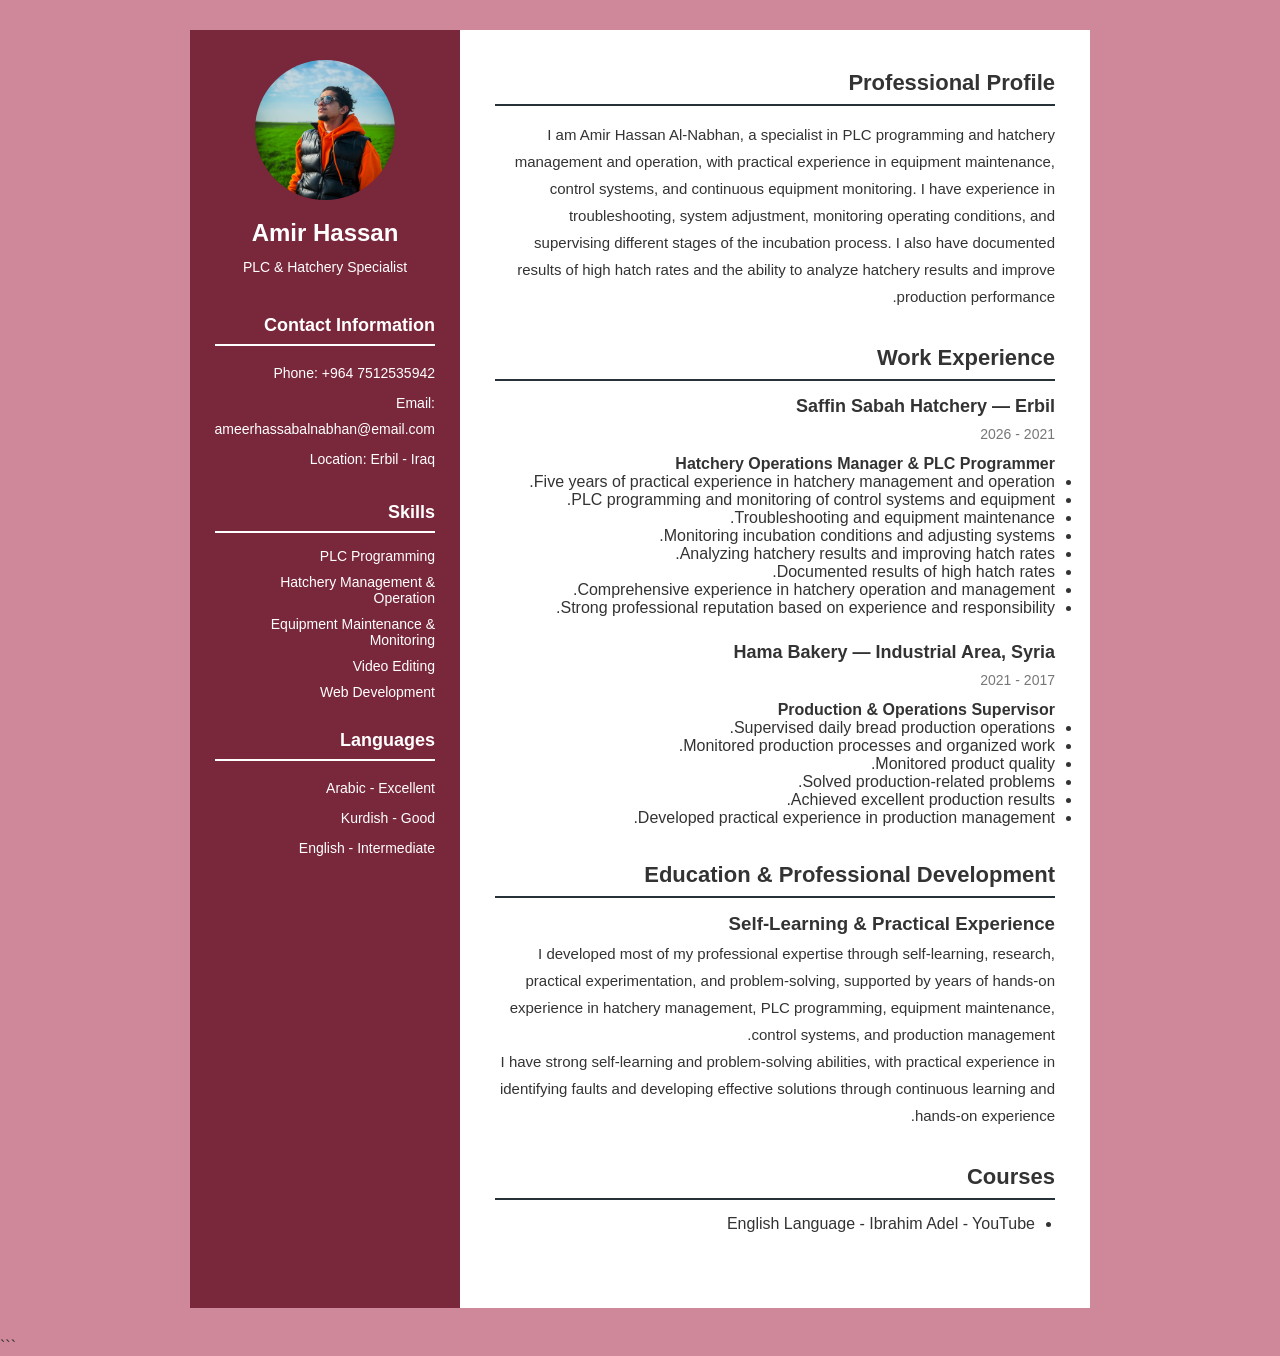
==== english.html @ 432216c8 "Add files via upload" ====
<!DOCTYPE html>
<html lang="en" dir="ltr">

<head>
    <meta charset="UTF-8">
    <meta name="viewport" content="width=device-width, initial-scale=1.0">
    <title>CV - Amir Hassan</title>

    <link rel="stylesheet" href="css.css">
</head>

<body>

    <div class="cv">

        <aside class="sidebar">

            <div class="profile">
                <img src="1.JPG" alt="Profile Photo" width="150px">
                <h1>Amir Hassan</h1>
                <p>PLC & Hatchery Specialist</p>
            </div>


            <section class="contact">

                <h2>Contact Information</h2>

                <p>Phone: +964 7512535942</p>
                <p>Email: ameerhassabalnabhan@email.com</p>
                <p>Location: Erbil - Iraq</p>

            </section>


            <section class="skills">

                <h2>Skills</h2>

                <ul>
                    <li>PLC Programming</li>
                    <li>Hatchery Management & Operation</li>
                    <li>Equipment Maintenance & Monitoring</li>
                    <li>Video Editing</li>
                    <li>Web Development</li>
                </ul>

            </section>


            <section class="languages">

                <h2>Languages</h2>

                <p>Arabic - Excellent</p>
                <p>Kurdish - Good</p>
                <p>English - Intermediate</p>

            </section>

        </aside>


        <main class="content">


            <section class="about">

                <h2>Professional Profile</h2>

                <p>
                    I am Amir Hassan Al-Nabhan, a specialist in PLC
                    programming and hatchery management and operation,
                    with practical experience in equipment maintenance,
                    control systems, and continuous equipment monitoring.
                    I have experience in troubleshooting, system
                    adjustment, monitoring operating conditions, and
                    supervising different stages of the incubation process.
                    I also have documented results of high hatch rates
                    and the ability to analyze hatchery results and
                    improve production performance.
                </p>

            </section>


            <section class="experience">

                <h2>Work Experience</h2>


                <article class="job">

                    <h3>Saffin Sabah Hatchery — Erbil</h3>

                    <p class="date">2021 - 2026</p>

                    <h4>Hatchery Operations Manager & PLC Programmer</h4>

                    <ul>
                        <li>Five years of practical experience in hatchery management and operation.</li>
                        <li>PLC programming and monitoring of control systems and equipment.</li>
                        <li>Troubleshooting and equipment maintenance.</li>
                        <li>Monitoring incubation conditions and adjusting systems.</li>
                        <li>Analyzing hatchery results and improving hatch rates.</li>
                        <li>Documented results of high hatch rates.</li>
                        <li>Comprehensive experience in hatchery operation and management.</li>
                        <li>Strong professional reputation based on experience and responsibility.</li>
                    </ul>

                </article>


                <article class="job">

                    <h3>Hama Bakery — Industrial Area, Syria</h3>

                    <p class="date">2017 - 2021</p>

                    <h4>Production & Operations Supervisor</h4>

                    <ul>
                        <li>Supervised daily bread production operations.</li>
                        <li>Monitored production processes and organized work.</li>
                        <li>Monitored product quality.</li>
                        <li>Solved production-related problems.</li>
                        <li>Achieved excellent production results.</li>
                        <li>Developed practical experience in production management.</li>
                    </ul>

                </article>

            </section>


            <section class="education">

                <h2>Education & Professional Development</h2>

                <article>

                    <h3>Self-Learning & Practical Experience</h3>

                    <p>
                        I developed most of my professional expertise
                        through self-learning, research, practical
                        experimentation, and problem-solving, supported
                        by years of hands-on experience in hatchery
                        management, PLC programming, equipment
                        maintenance, control systems, and production
                        management.
                    </p>

                    <p>
                        I have strong self-learning and problem-solving
                        abilities, with practical experience in identifying
                        faults and developing effective solutions through
                        continuous learning and hands-on experience.
                    </p>

                </article>

            </section>


            <section class="courses">

                <h2>Courses</h2>

                <ul>
                    <li>English Language - Ibrahim Adel - YouTube</li>
                </ul>

            </section>


        </main>

    </div>

</body>
</html>
```
---- css.css ----
* {
    box-sizing: border-box;
    margin: 0;
    padding: 0;
}

body {
    font-family: Arial, Tahoma, sans-serif;
    background-color: #cf889a;
    color: #333;
}

.cv {
    width: 900px;
    min-height: 1100px;
    margin: 30px auto;
    display: flex;
    direction: ltr;
    background-color: white;
}


/* Sidebar */

.sidebar {
    width: 30%;
    background-color: #79273b;
    color: white;
    padding: 30px 25px;
    direction: rtl;
}

.profile {
    text-align: center;
    margin-bottom: 35px;
}

.profile img {
    width: 140px;
    height: 140px;
    object-fit: cover;
    border-radius: 50%;
    margin-bottom: 15px;
}

.profile h1 {
    font-size: 24px;
    margin-bottom: 8px;
}

.profile p {
    font-size: 15px;
}


/* Sidebar Sections */

.sidebar section {
    margin-bottom: 30px;
}

.sidebar h2 {
    font-size: 18px;
    border-bottom: 2px solid white;
    padding-bottom: 8px;
    margin-bottom: 15px;
}

.sidebar p {
    font-size: 14px;
    line-height: 1.8;
    margin-bottom: 5px;
}

.sidebar ul {
    list-style: none;
}

.sidebar li {
    margin-bottom: 10px;
    font-size: 14px;
}


/* Main Content */

.content {
    width: 70%;
    padding: 40px 35px;
    direction: rtl;
}

.content section {
    margin-bottom: 35px;
}

.content h2 {
    font-size: 22px;
    margin-bottom: 15px;
    padding-bottom: 8px;
    border-bottom: 2px solid #263238;
}

.content p {
    line-height: 1.8;
    font-size: 15px;
}


/* Experience */

.job {
    margin-bottom: 25px;
}

.job h3 {
    font-size: 18px;
    margin-bottom: 5px;
}

.date {
    font-size: 14px !important;
    color: #777;
    margin-bottom: 8px;
}


/* Education */

.education h3 {
    margin-bottom: 5px;
}


/* Courses */

.courses ul {
    padding-right: 20px;
}

.courses li {
    margin-bottom: 8px;
}


/* Print */

@media print {

    body {
        background-color: white;
    }

    .cv {
        margin: 0;
        width: 100%;
    }

}
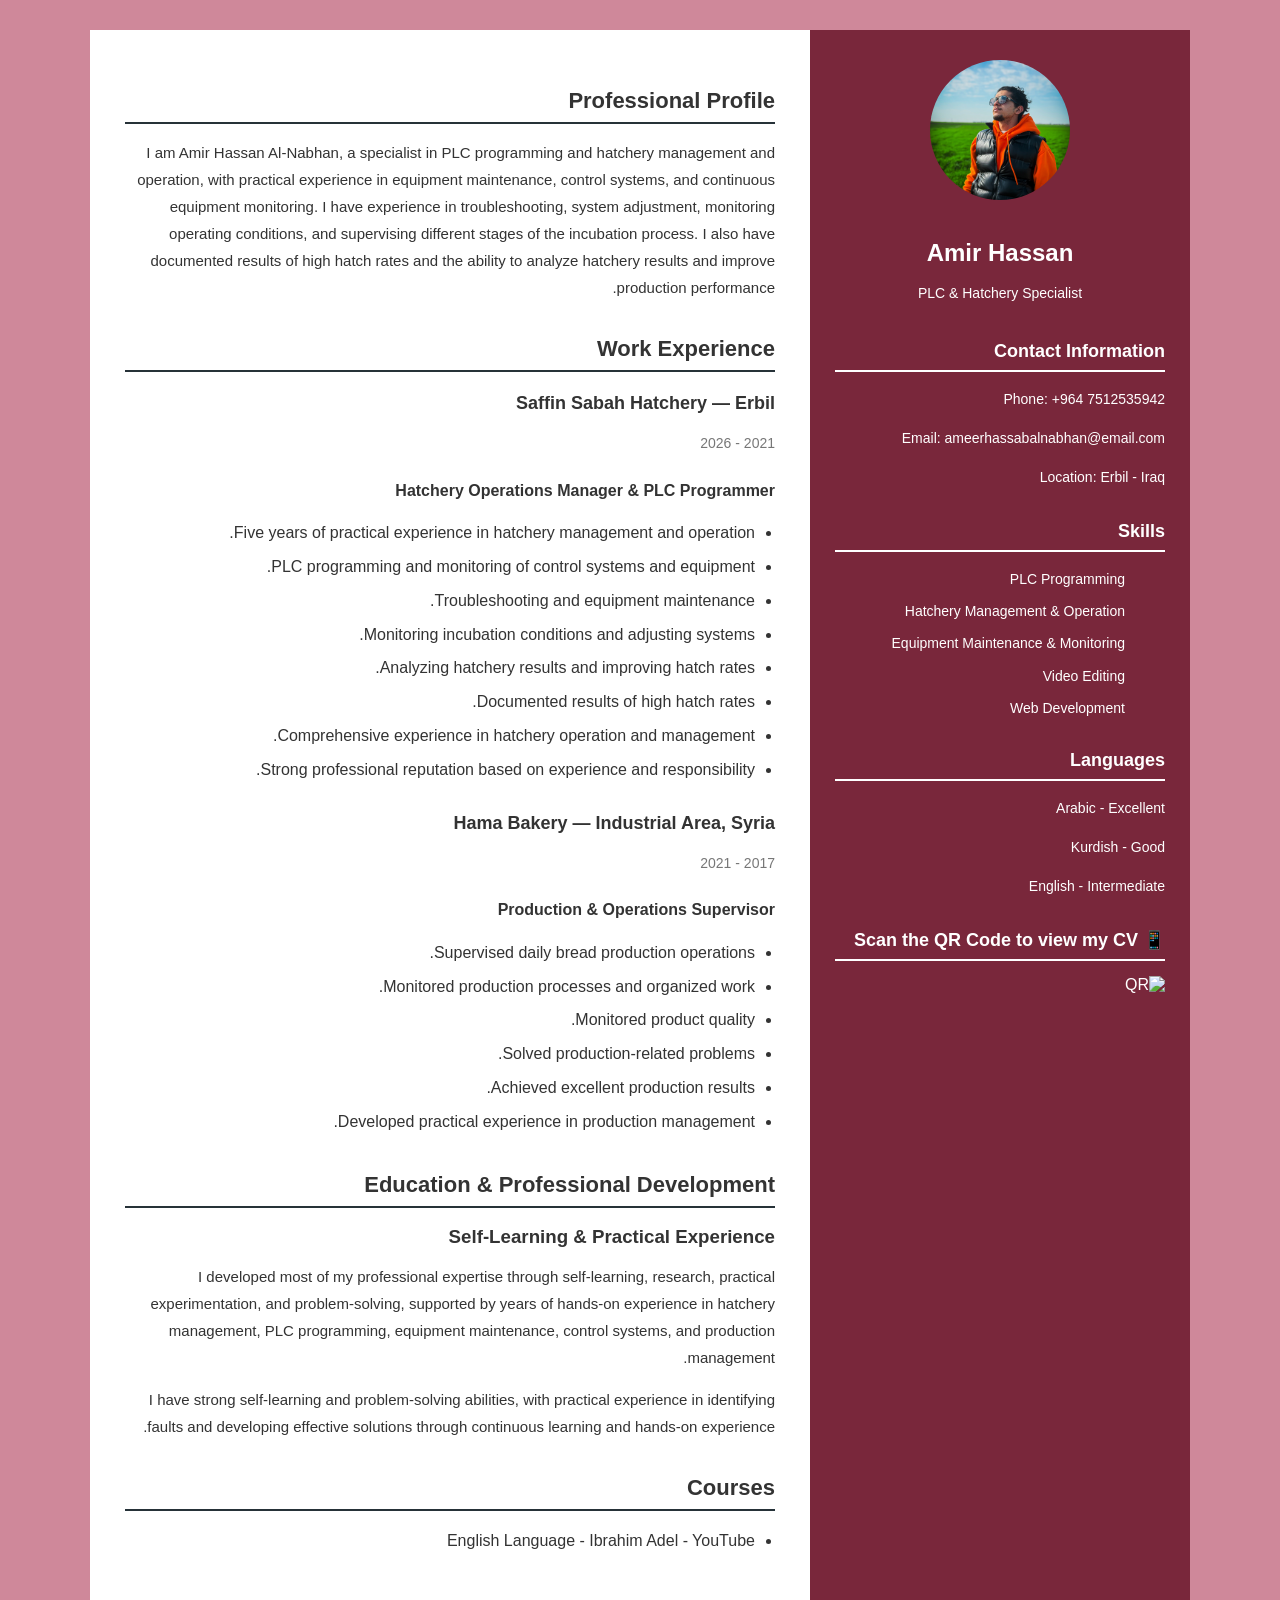
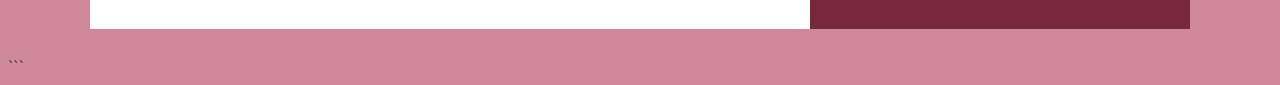
==== commit e5eb74bd: "Add files via upload" ====
--- a/english.html
+++ b/english.html
@@ -58,6 +58,10 @@
                 <p>English - Intermediate</p>
 
             </section>
+                        <div>
+<h2>📱 Scan the QR Code to view my CV</h2>
+                <img src="qr-code.png" alt="QR" width="105px">
+        </div>  
 
         </aside>
 
--- a/css.css
+++ b/css.css
@@ -1,160 +1,572 @@
-
+```css
 * {
     box-sizing: border-box;
     margin: 0;
     padding: 0;
 }
 
+
 body {
     font-family: Arial, Tahoma, sans-serif;
     background-color: #cf889a;
     color: #333;
 }
 
+
+/* =========================
+   CV
+   ========================= */
+
 .cv {
-    width: 900px;
+    width: 100%;
+    max-width: 1100px;
     min-height: 1100px;
+
     margin: 30px auto;
+
     display: flex;
-    direction: ltr;
+    flex-direction: row-reverse;
+
     background-color: white;
-}
-
-
-/* Sidebar */
+
+    overflow: hidden;
+}
+
+
+/* =========================
+   Sidebar
+   ========================= */
 
 .sidebar {
     width: 30%;
+
     background-color: #79273b;
     color: white;
+
     padding: 30px 25px;
+
     direction: rtl;
-}
+
+    flex-shrink: 0;
+}
+
 
 .profile {
     text-align: center;
     margin-bottom: 35px;
 }
 
+
 .profile img {
     width: 140px;
     height: 140px;
+
     object-fit: cover;
+
     border-radius: 50%;
+
     margin-bottom: 15px;
-}
+
+    max-width: 100%;
+}
+
 
 .profile h1 {
     font-size: 24px;
     margin-bottom: 8px;
-}
+
+    word-break: break-word;
+}
+
 
 .profile p {
     font-size: 15px;
-}
-
-
-/* Sidebar Sections */
+
+    line-height: 1.6;
+}
+
+
+/* =========================
+   Sidebar Sections
+   ========================= */
 
 .sidebar section {
     margin-bottom: 30px;
 }
 
+
 .sidebar h2 {
     font-size: 18px;
+
     border-bottom: 2px solid white;
+
     padding-bottom: 8px;
+
     margin-bottom: 15px;
 }
+
 
 .sidebar p {
     font-size: 14px;
+
     line-height: 1.8;
+
     margin-bottom: 5px;
-}
+
+    overflow-wrap: anywhere;
+}
+
 
 .sidebar ul {
     list-style: none;
 }
 
+
 .sidebar li {
     margin-bottom: 10px;
+
     font-size: 14px;
-}
-
-
-/* Main Content */
+
+    line-height: 1.6;
+}
+
+
+/* =========================
+   Main Content
+   ========================= */
 
 .content {
     width: 70%;
+
     padding: 40px 35px;
+
     direction: rtl;
-}
+
+    min-width: 0;
+}
+
 
 .content section {
     margin-bottom: 35px;
 }
 
+
 .content h2 {
     font-size: 22px;
+
     margin-bottom: 15px;
+
     padding-bottom: 8px;
+
     border-bottom: 2px solid #263238;
 }
+
 
 .content p {
     line-height: 1.8;
+
     font-size: 15px;
-}
-
-
-/* Experience */
+
+    overflow-wrap: anywhere;
+}
+
+
+/* =========================
+   Experience
+   ========================= */
 
 .job {
     margin-bottom: 25px;
 }
 
+
 .job h3 {
     font-size: 18px;
+
     margin-bottom: 5px;
-}
+
+    line-height: 1.5;
+}
+
+
+.job h4 {
+    line-height: 1.6;
+
+    margin-bottom: 10px;
+}
+
+
+.job ul {
+    padding-right: 20px;
+}
+
+
+.job li {
+    line-height: 1.8;
+
+    margin-bottom: 5px;
+}
+
 
 .date {
     font-size: 14px !important;
+
     color: #777;
+
     margin-bottom: 8px;
 }
 
 
-/* Education */
+/* =========================
+   Education
+   ========================= */
 
 .education h3 {
     margin-bottom: 5px;
 }
 
 
-/* Courses */
+/* =========================
+   Courses
+   ========================= */
 
 .courses ul {
     padding-right: 20px;
 }
 
+
 .courses li {
     margin-bottom: 8px;
-}
-
-
-/* Print */
-
-@media print {
+
+    line-height: 1.7;
+}
+
+
+/* =====================================================
+   Tablet
+   ===================================================== */
+
+@media (max-width: 900px) {
+
+    .cv {
+        width: 100%;
+
+        margin: 0;
+
+        min-height: 100vh;
+    }
+
+
+    .sidebar {
+        width: 32%;
+
+        padding: 25px 18px;
+    }
+
+
+    .content {
+        width: 68%;
+
+        padding: 30px 25px;
+    }
+
+
+    .profile img {
+        width: 120px;
+        height: 120px;
+    }
+
+
+    .profile h1 {
+        font-size: 21px;
+    }
+
+
+    .sidebar h2 {
+        font-size: 17px;
+    }
+
+
+    .sidebar p,
+    .sidebar li {
+        font-size: 13px;
+    }
+
+
+    .content h2 {
+        font-size: 20px;
+    }
+
+
+    .content p,
+    .content li {
+        font-size: 14px;
+    }
+
+}
+
+
+/* =====================================================
+   Mobile
+   ===================================================== */
+
+@media (max-width: 700px) {
 
     body {
         background-color: white;
-    }
+
+        width: 100%;
+
+        overflow-x: hidden;
+    }
+
 
     .cv {
+        width: 100%;
+
+        max-width: 100%;
+
         margin: 0;
+
+        min-height: auto;
+
+        display: flex;
+
+        flex-direction: column;
+
+        overflow: visible;
+
+        box-shadow: none;
+    }
+
+
+    /* =========================
+       Sidebar
+       ========================= */
+
+    .sidebar {
         width: 100%;
-    }
-
-}
+
+        padding: 30px 20px;
+
+        text-align: center;
+    }
+
+
+    .profile {
+        margin-bottom: 30px;
+    }
+
+
+    .profile img {
+        width: 120px;
+        height: 120px;
+
+        margin-bottom: 12px;
+    }
+
+
+    .profile h1 {
+        font-size: 27px;
+
+        margin-bottom: 7px;
+    }
+
+
+    .profile p {
+        font-size: 16px;
+
+        line-height: 1.6;
+    }
+
+
+    /* Sidebar sections */
+
+    .sidebar section {
+        margin-bottom: 25px;
+    }
+
+
+    .sidebar h2 {
+        font-size: 19px;
+
+        margin-bottom: 12px;
+    }
+
+
+    .sidebar p {
+        font-size: 15px;
+
+        line-height: 1.8;
+
+        overflow-wrap: anywhere;
+    }
+
+
+    .sidebar ul {
+        padding: 0;
+    }
+
+
+    .sidebar li {
+        font-size: 15px;
+
+        line-height: 1.7;
+
+        margin-bottom: 8px;
+    }
+
+
+    /* =========================
+       Main Content
+       ========================= */
+
+    .content {
+        width: 100%;
+
+        max-width: 100%;
+
+        padding: 30px 20px;
+
+        min-width: 0;
+    }
+
+
+    .content section {
+        margin-bottom: 30px;
+    }
+
+
+    .content h2 {
+        font-size: 22px;
+
+        margin-bottom: 15px;
+
+        padding-bottom: 8px;
+    }
+
+
+    .content h3 {
+        font-size: 19px;
+
+        line-height: 1.5;
+    }
+
+
+    .content h4 {
+        font-size: 16px;
+
+        line-height: 1.6;
+    }
+
+
+    .content p {
+        font-size: 16px;
+
+        line-height: 1.9;
+
+        overflow-wrap: anywhere;
+    }
+
+
+    .job {
+        margin-bottom: 30px;
+    }
+
+
+    .job ul {
+        padding-right: 20px;
+    }
+
+
+    .job li {
+        font-size: 15px;
+
+        line-height: 1.8;
+
+        margin-bottom: 7px;
+    }
+
+
+    .date {
+        font-size: 14px !important;
+    }
+
+
+    .courses li {
+        font-size: 15px;
+
+        line-height: 1.8;
+    }
+
+}
+
+
+/* =====================================================
+   Small Mobile
+   ===================================================== */
+
+@media (max-width: 400px) {
+
+    .sidebar {
+        padding: 25px 15px;
+    }
+
+
+    .profile img {
+        width: 105px;
+        height: 105px;
+    }
+
+
+    .profile h1 {
+        font-size: 24px;
+    }
+
+
+    .content {
+        padding: 25px 15px;
+    }
+
+
+    .content h2 {
+        font-size: 20px;
+    }
+
+
+    .content h3 {
+        font-size: 18px;
+    }
+
+
+    .content p,
+    .content li {
+        font-size: 15px;
+    }
+
+}
+
+
+/* =========================
+   Print
+   ========================= */
+
+@media print {
+
+    body {
+        background-color: white;
+    }
+
+
+    .cv {
+        width: 100%;
+
+        max-width: none;
+
+        margin: 0;
+
+        box-shadow: none;
+    }
+
+}
+```
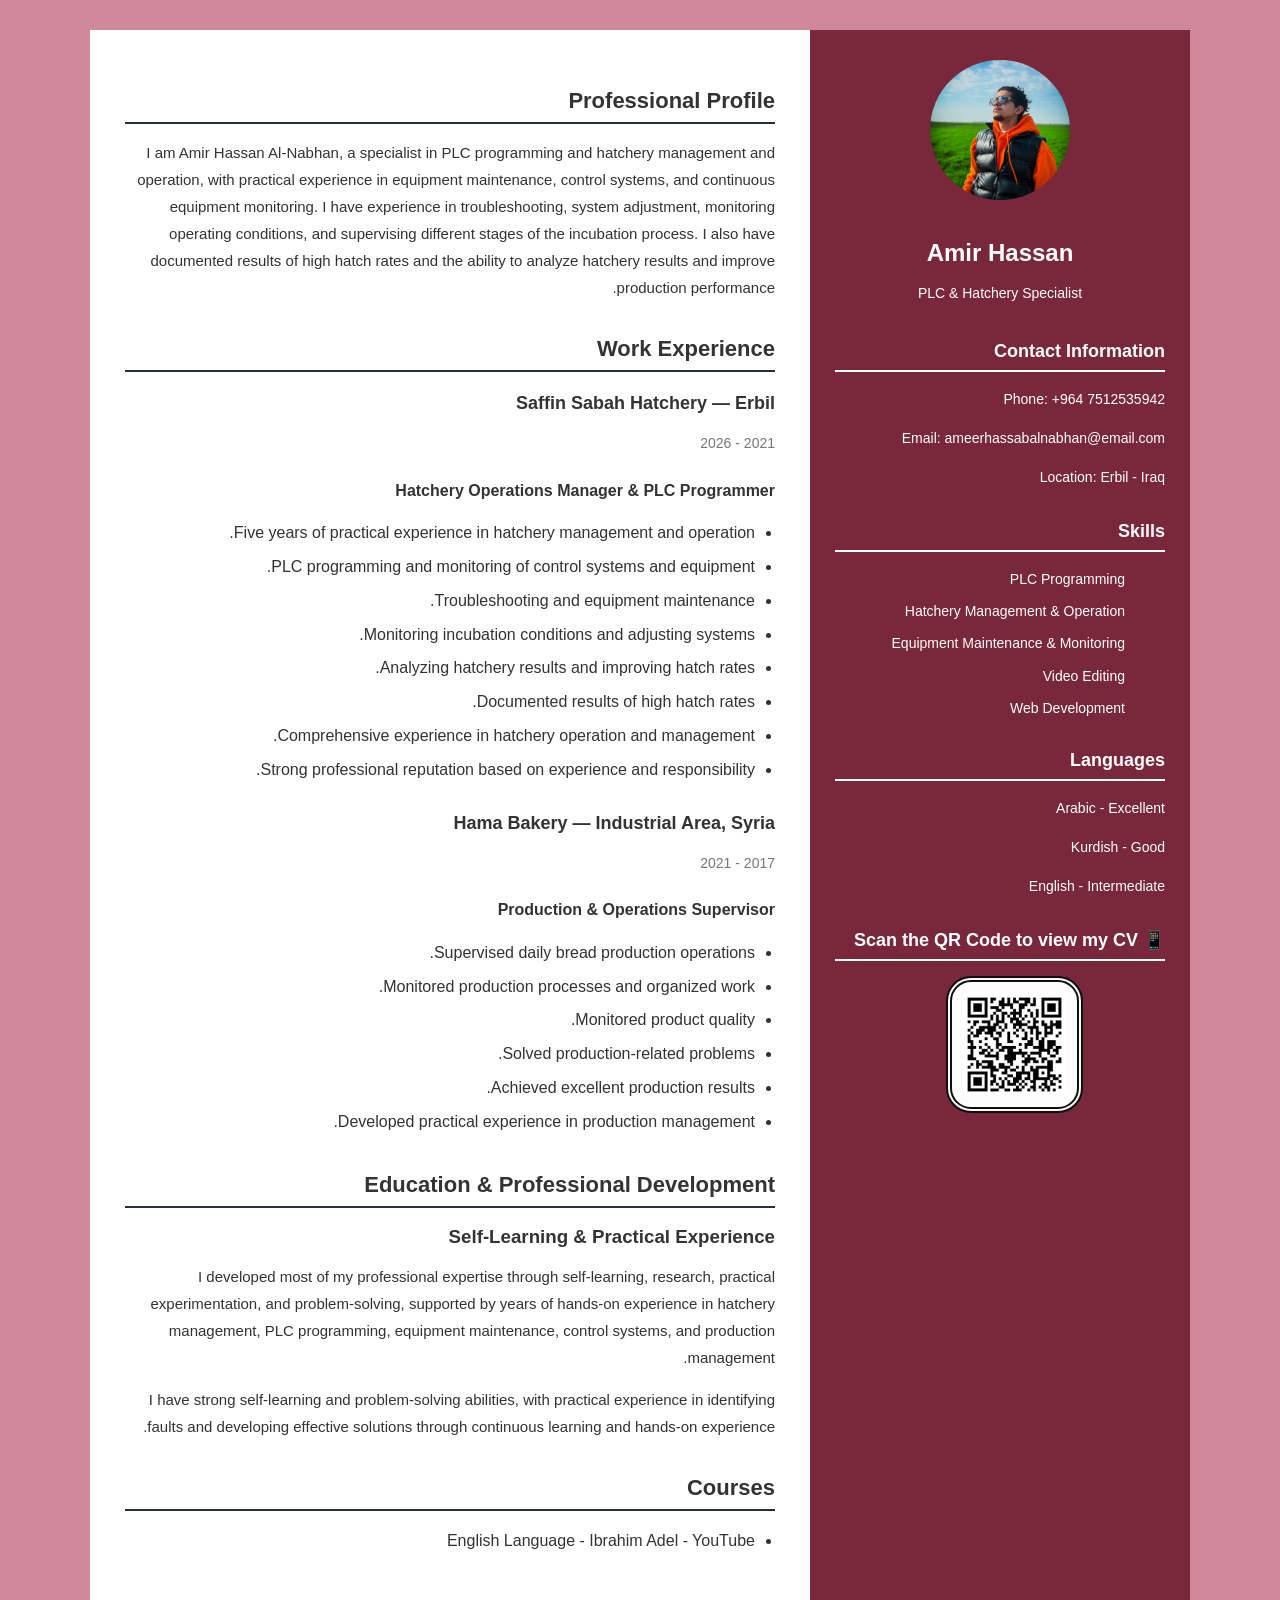
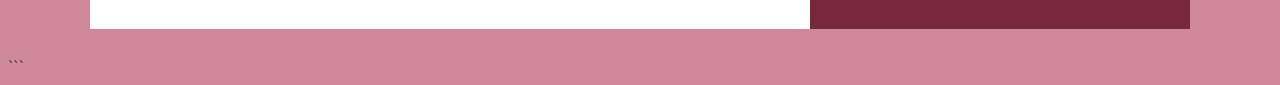
==== commit c77aa0d0: "Update english.html" ====
--- a/english.html
+++ b/english.html
@@ -60,7 +60,7 @@
             </section>
                         <div>
 <h2>📱 Scan the QR Code to view my CV</h2>
-                <img src="qr-code.png" alt="QR" width="105px">
+                <img  id="qr" src="qr-code.png" alt="QR" width="105px">
         </div>  
 
         </aside>
--- a/css.css
+++ b/css.css
@@ -11,7 +11,13 @@
     background-color: #cf889a;
     color: #333;
 }
-
+#qr{
+    background-color: #fcfcfc;
+    padding: 10px;
+    border: double rgb(15, 15, 15) 6px;
+    margin-right: 25%;
+    border-radius: 25px;
+}
 
 /* =========================
    CV
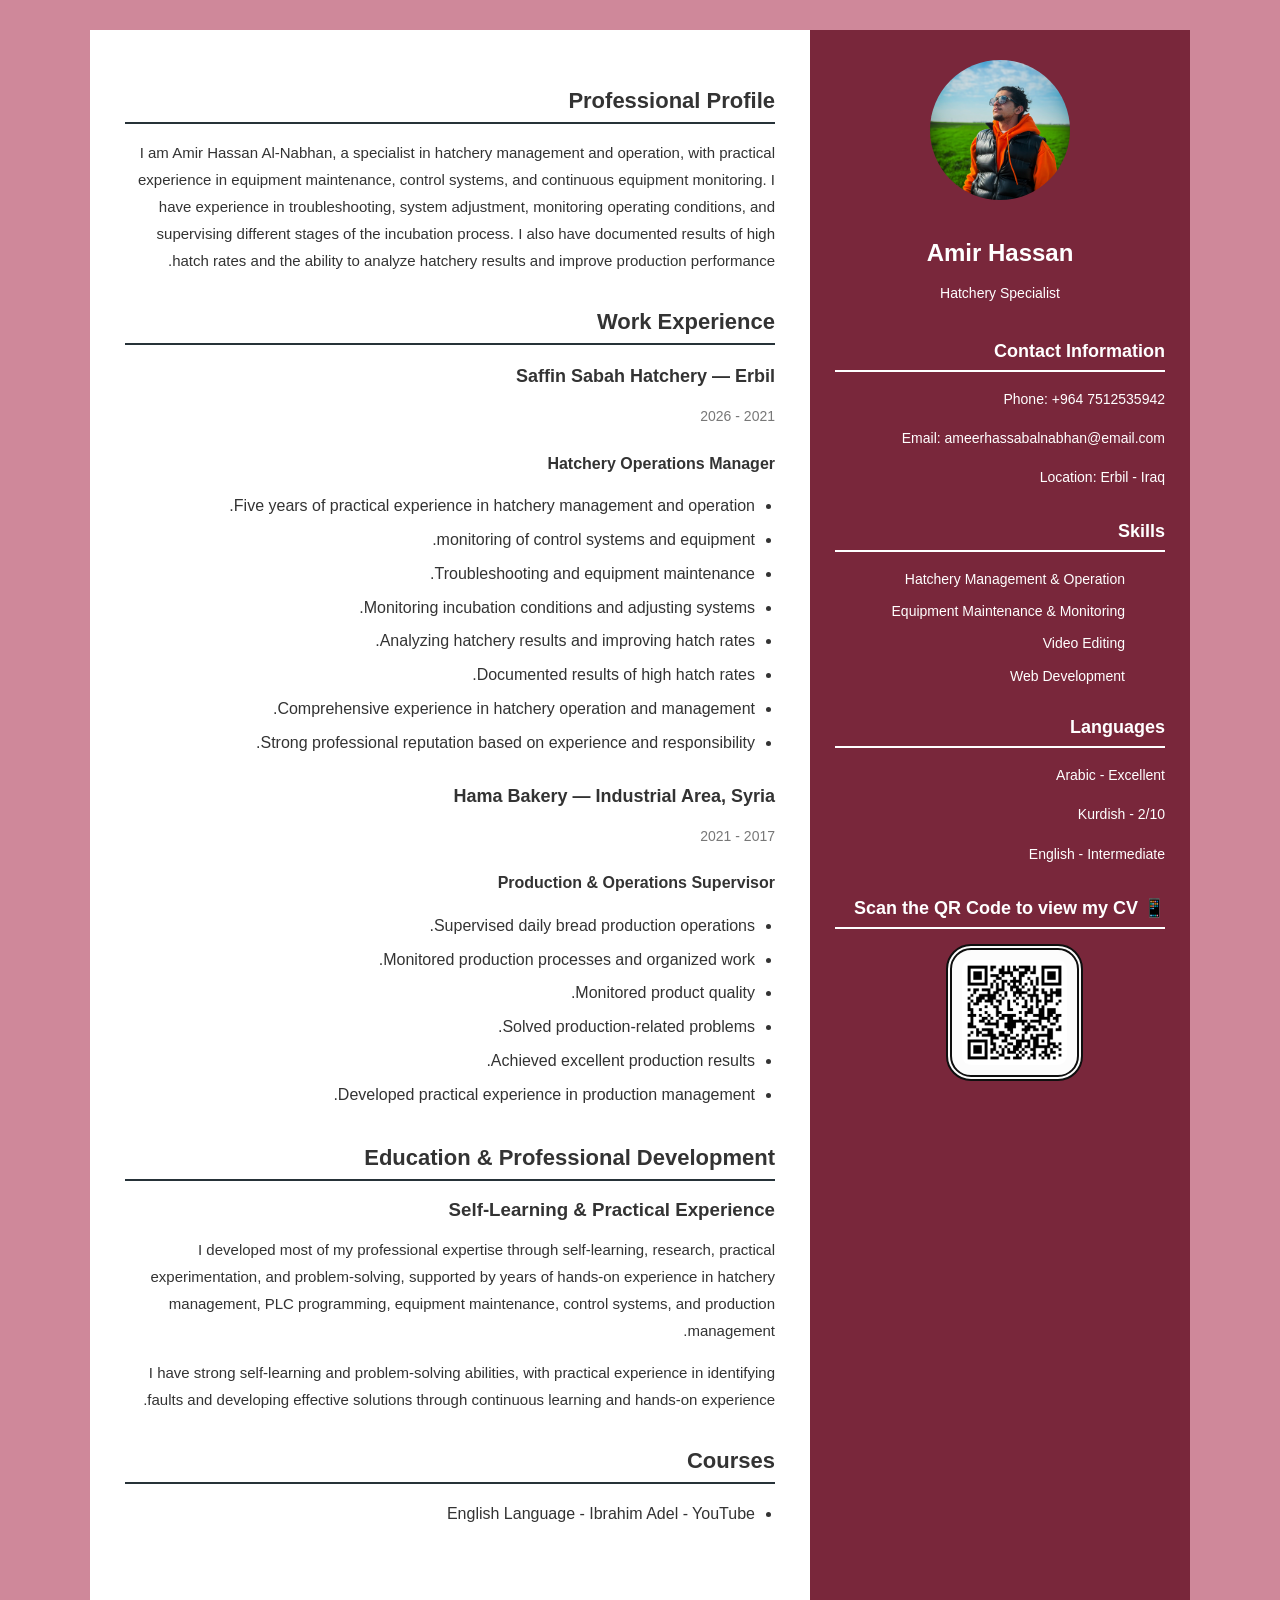
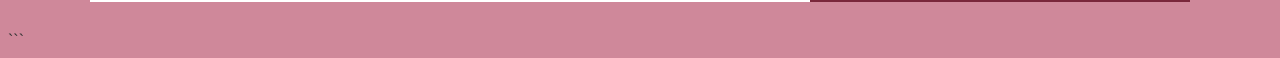
==== commit 92fc7733: "Update english.html" ====
--- a/english.html
+++ b/english.html
@@ -19,7 +19,7 @@
             <div class="profile">
                 <img src="1.JPG" alt="Profile Photo" width="150px">
                 <h1>Amir Hassan</h1>
-                <p>PLC & Hatchery Specialist</p>
+                <p>Hatchery Specialist</p>
             </div>
 
 
@@ -39,7 +39,7 @@
                 <h2>Skills</h2>
 
                 <ul>
-                    <li>PLC Programming</li>
+                    <!-- <li>PLC Programming</li> -->
                     <li>Hatchery Management & Operation</li>
                     <li>Equipment Maintenance & Monitoring</li>
                     <li>Video Editing</li>
@@ -54,7 +54,7 @@
                 <h2>Languages</h2>
 
                 <p>Arabic - Excellent</p>
-                <p>Kurdish - Good</p>
+                <p>Kurdish - 2/10</p>
                 <p>English - Intermediate</p>
 
             </section>
@@ -74,8 +74,8 @@
                 <h2>Professional Profile</h2>
 
                 <p>
-                    I am Amir Hassan Al-Nabhan, a specialist in PLC
-                    programming and hatchery management and operation,
+                    I am Amir Hassan Al-Nabhan, a specialist in 
+                    hatchery management and operation,
                     with practical experience in equipment maintenance,
                     control systems, and continuous equipment monitoring.
                     I have experience in troubleshooting, system
@@ -100,11 +100,11 @@
 
                     <p class="date">2021 - 2026</p>
 
-                    <h4>Hatchery Operations Manager & PLC Programmer</h4>
+                    <h4>Hatchery Operations Manager</h4>
 
                     <ul>
                         <li>Five years of practical experience in hatchery management and operation.</li>
-                        <li>PLC programming and monitoring of control systems and equipment.</li>
+                        <li> monitoring of control systems and equipment.</li>
                         <li>Troubleshooting and equipment maintenance.</li>
                         <li>Monitoring incubation conditions and adjusting systems.</li>
                         <li>Analyzing hatchery results and improving hatch rates.</li>
